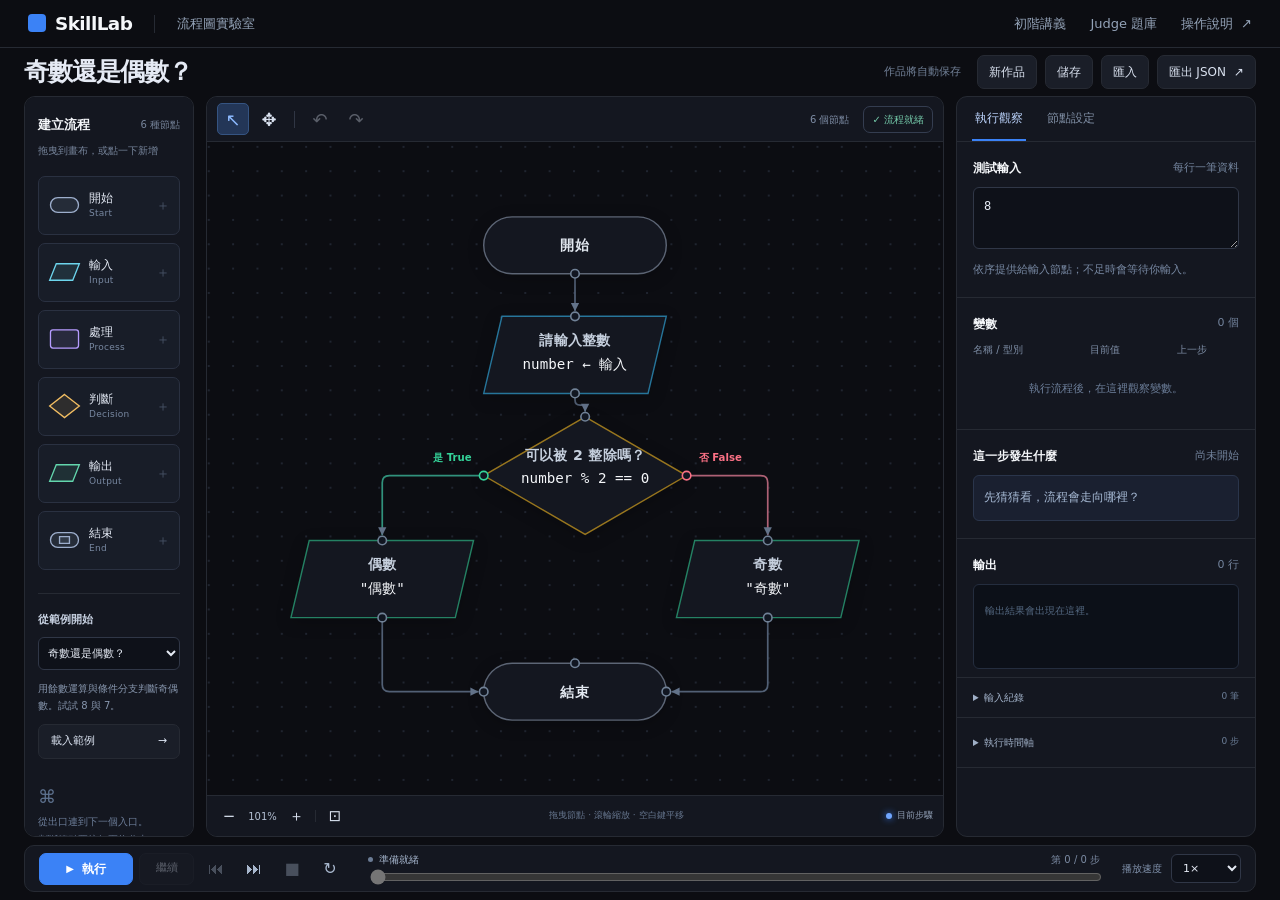
==== test/index.html @ 95fe8996 "增加流程圖實驗室" ====
<!doctype html>
<html lang="zh-TW">
<head>
  <meta charset="utf-8">
  <meta name="viewport" content="width=device-width, initial-scale=1">
  <meta name="theme-color" content="#0c0d12">
  <meta name="description" content="SkillLab 流程圖實驗室：畫出邏輯，逐步探索變數與程式執行。">
  <title>流程圖實驗室｜SkillLab</title>
  <link rel="icon" href="data:image/svg+xml,%3Csvg xmlns='http://www.w3.org/2000/svg' viewBox='0 0 32 32'%3E%3Crect width='32' height='32' rx='7' fill='%233b82f6'/%3E%3Cpath d='M9 10h14v4H9zm0 8h9v4H9z' fill='white'/%3E%3C/svg%3E">
  <link rel="stylesheet" href="./flow-lab.css?v=5d498caa21df">
  <script type="module" src="./flow-app.mjs"></script>
</head>
<body>
  <header class="site-header">
    <a class="brand" href="../index.html"><span class="brand-icon" aria-hidden="true"></span>SkillLab</a>
    <span class="header-divider"></span><span class="header-label">流程圖實驗室</span>
    <nav><a href="../beginner.html">初階講義</a><a href="../judge.html">Judge 題庫</a><button id="help-btn" class="text-button">操作說明 <span aria-hidden="true">↗</span></button></nav>
  </header>
  <main>
    <h1 class="sr-only">流程圖實驗室</h1>
    <section class="project-bar" aria-label="作品">
      <div class="project-heading"><label for="graph-title" class="sr-only">作品名稱</label><input id="graph-title" maxlength="100" value="" placeholder="未命名流程圖"></div>
      <div class="file-actions"><span id="save-status" role="status">準備就緒</span><button id="new-btn">新作品</button><button id="save-btn">儲存</button><button id="import-btn">匯入</button><button id="export-btn">匯出 JSON <span aria-hidden="true">↗</span></button><input type="file" id="import-file" accept=".json,application/json" hidden></div>
    </section>
    <div class="workspace">
      <aside class="palette panel" aria-label="節點工具列">
        <div class="panel-heading"><h2>建立流程</h2><span class="tiny-label">6 種節點</span></div>
        <p class="panel-caption">拖曳到畫布，或點一下新增</p>
        <div id="node-palette" class="node-palette">
          <button class="palette-node" data-node-type="start" draggable="true"><svg viewBox="0 0 40 32" aria-hidden="true"><rect x="3" y="7" width="34" height="18" rx="9"/></svg><span>開始<small>Start</small></span><span class="add-sign">＋</span></button>
          <button class="palette-node" data-node-type="input" draggable="true"><svg viewBox="0 0 40 32" aria-hidden="true"><path d="M10 6h28l-8 20H2z"/></svg><span>輸入<small>Input</small></span><span class="add-sign">＋</span></button>
          <button class="palette-node" data-node-type="process" draggable="true"><svg viewBox="0 0 40 32" aria-hidden="true"><rect x="3" y="5" width="34" height="22" rx="3"/></svg><span>處理<small>Process</small></span><span class="add-sign">＋</span></button>
          <button class="palette-node" data-node-type="decision" draggable="true"><svg viewBox="0 0 40 32" aria-hidden="true"><path d="m20 2 18 14-18 14L2 16z"/></svg><span>判斷<small>Decision</small></span><span class="add-sign">＋</span></button>
          <button class="palette-node" data-node-type="output" draggable="true"><svg viewBox="0 0 40 32" aria-hidden="true"><path d="M10 6h28l-8 20H2z"/></svg><span>輸出<small>Output</small></span><span class="add-sign">＋</span></button>
          <button class="palette-node" data-node-type="end" draggable="true"><svg viewBox="0 0 40 32" aria-hidden="true"><rect x="3" y="7" width="34" height="18" rx="9"/><path d="M14 12h12v8H14z"/></svg><span>結束<small>End</small></span><span class="add-sign">＋</span></button>
        </div>
        <div class="example-section"><div class="section-kicker">從範例開始</div><label for="example-select" class="sr-only">選擇範例</label><select id="example-select"></select><p id="example-description"></p><button id="load-example-btn">載入範例 <span aria-hidden="true">→</span></button></div>
        <div class="palette-tip"><span class="tip-symbol">⌘</span><p>從出口連到下一個入口。<br>判斷節點要接好兩條分支。</p><button id="shortcuts-btn" class="text-button">查看快捷鍵</button></div>
      </aside>
      <section class="canvas-panel panel" aria-label="流程圖工作區">
        <div class="canvas-toolbar"><div class="tool-group"><button id="select-tool" class="icon-button active" title="選取與框選（V）" aria-label="選取與框選" aria-pressed="true">↖</button><button id="pan-tool" class="icon-button" title="平移（H 或按住空白鍵）" aria-label="平移畫布" aria-pressed="false">✥</button><span class="tool-divider"></span><button id="undo-btn" class="icon-button" title="復原 Ctrl / ⌘ Z" aria-label="復原">↶</button><button id="redo-btn" class="icon-button" title="重做 Ctrl / ⌘ Shift Z" aria-label="重做">↷</button></div><div class="tool-group"><span id="node-count">0 個節點</span><button id="validate-btn" class="validate-button">檢查流程</button></div></div>
        <div id="canvas" tabindex="0" aria-label="流程圖畫布。可拖曳節點，點選連接點拉線，按 Delete 刪除。"></div>
        <div class="canvas-bottom"><div class="zoom-tools"><button id="zoom-out-btn" aria-label="縮小畫布">−</button><span id="zoom-label">100%</span><button id="zoom-in-btn" aria-label="放大畫布">＋</button><span></span><button id="fit-btn" title="適應畫面" aria-label="適應畫面">⊡</button></div><span id="canvas-hint">拖曳節點 · 滾輪縮放 · 空白鍵平移</span><div class="path-legend"><i></i>目前步驟</div></div>
      </section>
      <aside class="inspector panel" aria-label="流程觀察與節點設定">
        <div class="panel-tabs" role="tablist" aria-label="側邊面板"><button id="observe-tab" role="tab" aria-controls="observe-panel" aria-selected="true" class="active">執行觀察</button><button id="properties-tab" role="tab" aria-controls="properties-panel" aria-selected="false">節點設定</button></div>
        <div class="inspector-scroll">
          <div id="observe-panel" role="tabpanel" aria-labelledby="observe-tab">
            <section id="runtime-error-card" class="runtime-error-card" hidden><strong>執行已安全中止</strong><p id="runtime-error-message"></p><button id="show-error-btn">查看出錯位置 →</button></section>
            <section class="observation-section"><div class="section-title"><h2>測試輸入</h2><span>每行一筆資料</span></div><label for="input-data" class="sr-only">預先輸入的測試資料，每行一筆</label><textarea id="input-data" rows="2" spellcheck="false" placeholder="例如：5&#10;留空可在執行時輸入"></textarea><p class="field-hint">依序提供給輸入節點；不足時會等待你輸入。</p></section>
            <section id="waiting-card" class="waiting-card" hidden><div class="waiting-label"><span class="status-dot"></span>等待輸入</div><p id="waiting-prompt"></p><form id="input-form"><label id="input-label" for="input-value"></label><div class="input-row"><input id="input-value" autocomplete="off" maxlength="4096" placeholder="輸入資料"><button type="submit" class="primary">繼續 →</button></div><p id="input-error" role="alert"></p></form></section>
            <section class="observation-section"><div class="section-title"><h2>變數</h2><span id="variable-count">0 個</span></div><div class="table-scroll"><table class="variables-table"><thead><tr><th>名稱 / 型別</th><th>目前值</th><th>上一步</th></tr></thead><tbody id="variables-body"></tbody></table></div><p id="variables-empty" class="empty-message">執行流程後，在這裡觀察變數。</p></section>
            <section class="observation-section condition-section"><div class="section-title"><h2>這一步發生什麼</h2><span id="event-type">尚未開始</span></div><div id="condition-content" class="event-card">先猜猜看，流程會走向哪裡？</div></section>
            <section class="observation-section"><div class="section-title"><h2>輸出</h2><span id="output-count">0 行</span></div><pre id="output-content" class="output-terminal" aria-label="程式輸出"></pre><p id="output-empty" class="terminal-placeholder">輸出結果會出現在這裡。</p></section>
            <details class="observation-section input-history-section"><summary>輸入紀錄 <span id="input-count">0 筆</span></summary><div id="input-history"></div></details>
            <details class="observation-section"><summary>執行時間軸 <span id="trace-count">0 步</span></summary><div id="trace-history" class="trace-history"></div></details>
          </div>
          <div id="properties-panel" role="tabpanel" aria-labelledby="properties-tab" hidden><div id="property-empty" class="property-empty"><span aria-hidden="true">↖</span><h2>選一個節點，編輯它的想法</h2><p>在畫布點選節點，就能修改名稱、變數與運算式。</p></div><form id="property-form" hidden><div class="property-type" id="property-type"></div><label for="node-title">節點名稱</label><input id="node-title" maxlength="100" autocomplete="off"><div id="expression-fields"><label for="node-expression" id="expression-label">運算式</label><textarea id="node-expression" spellcheck="false" rows="3" maxlength="2048"></textarea><p class="field-hint" id="expression-hint"></p></div><div id="input-fields"><label for="node-variable">目標變數</label><input id="node-variable" autocomplete="off" spellcheck="false" maxlength="64"><label for="node-input-type">資料型別</label><select id="node-input-type"><option value="integer">整數</option><option value="number">數字（含小數）</option><option value="text">文字</option><option value="boolean">布林值</option></select><label for="node-prompt">輸入提示</label><input id="node-prompt" maxlength="200" autocomplete="off"><p class="field-hint">提示只顯示在介面，不會加入輸出。</p></div><button class="primary apply-button" type="submit">套用設定</button><p class="field-hint">套用後會自動檢查流程並保存。</p></form><div id="selection-actions" class="selection-actions" hidden><button id="copy-btn">複製</button><button id="paste-btn">貼上</button><button id="delete-btn" class="danger-text">刪除選取項目</button></div></div>
          <section id="diagnostics-section" class="diagnostics-section" hidden><div class="section-title"><h2 id="diagnostics-title">流程檢查</h2><span id="diagnostics-count"></span></div><div id="diagnostics"></div></section>
        </div>
      </aside>
    </div>
    <section class="playback-bar" aria-label="執行控制列"><div class="playback-actions"><button id="run-btn" class="primary run-button"><span aria-hidden="true">▶</span> 執行</button><button id="pause-btn" title="暫停或繼續播放">暫停</button><button id="step-back-btn" class="icon-button" title="上一步" aria-label="上一步">⏮</button><button id="step-next-btn" class="icon-button" title="下一步" aria-label="下一步">⏭</button><button id="stop-btn" class="icon-button" title="停止計算並保留紀錄" aria-label="停止">■</button><button id="restart-btn" class="icon-button" title="重新開始" aria-label="重新開始">↻</button></div><div class="playback-progress"><div class="progress-meta"><span id="runtime-status" role="status"><i class="status-dot"></i>準備就緒</span><span id="step-label">第 0 / 0 步</span></div><label for="timeline" class="sr-only">回放步驟</label><input id="timeline" type="range" min="0" max="0" value="0" step="1"></div><div class="speed-control"><label for="speed">播放速度</label><select id="speed"><option value="0.25">0.25×</option><option value="0.5">0.5×</option><option value="1" selected>1×</option><option value="2">2×</option><option value="4">4×</option></select></div></section>
  </main>
  <div id="toast" class="toast" role="status" hidden></div>
  <dialog id="help-dialog"><div class="dialog-heading"><div><div class="eyebrow">QUICK GUIDE</div><h2>把邏輯，一步一步看懂</h2></div><button class="icon-button close-dialog" aria-label="關閉說明">×</button></div><div class="help-grid"><section><h3>01 建立與連線</h3><p>拖曳或點選左側節點。在節點的出口按下並拉到下一個入口；也可以依序點選兩個連接點。判斷節點的 True 與 False 都需要接好。</p><h3>02 編輯內容</h3><p>點選節點，在「節點設定」輸入變數或運算式。每個處理節點只執行一個指定，例如 <code>sum = sum + i</code>。</p><h3>03 執行與回看</h3><p>提供每行一筆的測試資料，或留空等待互動輸入。播放時可暫停、回退或拖曳時間軸；上一步會同步還原變數與輸出。</p><p>暫停控制畫面播放，背景計算仍可能繼續。停止會中止計算並保留已產生的紀錄。修改程式或測試資料會清除舊軌跡；移動節點與縮放則保留。</p></section><section><h3>支援的運算</h3><p><code>+ − * / // %</code>、括號、比較 <code>&gt; &lt; &gt;= &lt;= == !=</code>、布林 <code>True False and or not</code>。<code>/</code> 是除法，<code>//</code> 是向下取整除法，<code>%</code> 餘數與除數同號。</p><p>數字與文字不能直接相加；判斷條件必須是布林值。輸出節點每次輸出一行。變數使用英文字母、數字或底線，且不能以數字開頭。</p><h3>快捷鍵</h3><dl class="shortcuts"><dt>復原 / 重做</dt><dd>⌘ / Ctrl Z · Shift Z</dd><dt>複製 / 貼上</dt><dd>⌘ / Ctrl C · V</dd><dt>全選 / 多選</dt><dd>⌘ / Ctrl A · Shift 點選</dd><dt>刪除 / 取消</dt><dd>Delete · Esc</dd><dt>移動畫布</dt><dd>空白鍵＋拖曳 / 中鍵</dd></dl><p class="field-hint">作品儲存在此瀏覽器。匯出 JSON 可備份或移到其他裝置。本頁可離線使用已取得的靜態檔案。</p></section></div><button class="primary close-dialog">開始探索 →</button></dialog>
  <dialog id="confirm-dialog"><h2 id="confirm-title">載入作品</h2><p id="confirm-message"></p><div class="dialog-actions"><button id="confirm-cancel">取消</button><button id="confirm-ok" class="primary">繼續</button></div></dialog>
  <dialog id="edit-input-dialog"><h2>修改這筆輸入</h2><p>會依照新答案重新計算；這筆之後的輸入會重新詢問。</p><form id="edit-input-form"><label for="edit-input-value">新的輸入值</label><input id="edit-input-value" maxlength="4096" autocomplete="off"><div class="dialog-actions"><button type="button" id="edit-input-cancel">取消</button><button type="submit" class="primary">重新計算</button></div></form></dialog>
</body>
</html>
---- test/flow-lab.css ----
:root{color-scheme:dark;--ink:#f5f7fa;--paper:#0c0d12;--line:#262a33;--muted:#94a3b8;--soft:#141720;--accent:#3b82f6;--accent-hover:#4b7de7;--green:#63d6ad;--amber:#f1bd62;--red:#ff8192;--mono:"Fira Code","SFMono-Regular",Consolas,monospace;--font:"Plus Jakarta Sans","Noto Sans TC","Segoe UI",system-ui,sans-serif}
*{box-sizing:border-box}body{margin:0;background:var(--paper);color:var(--ink);font:14px/1.5 var(--font)}button,input,select,textarea{font:inherit}button,a,input,select,textarea{-webkit-tap-highlight-color:transparent}button{display:inline-flex;align-items:center;justify-content:center;gap:8px;border:1px solid var(--line);background:#1a1e28;color:#d9e1ef;border-radius:7px;padding:8px 12px;cursor:pointer;transition:background .16s,border-color .16s,color .16s;white-space:nowrap}button:hover{background:#242b3a;border-color:#45516a;color:white}button:disabled{cursor:default;opacity:.35}button:disabled:hover{background:#1a1e28;border-color:var(--line)}button.primary{background:var(--accent);border-color:var(--accent);color:#fff;font-weight:650}button.primary:hover{background:var(--accent-hover)}button:focus-visible,a:focus-visible,input:focus-visible,textarea:focus-visible,select:focus-visible,summary:focus-visible{outline:2px solid #8eb0ff;outline-offset:3px}input,textarea,select{width:100%;background:#0e1119;border:1px solid #303747;border-radius:6px;padding:9px 10px;color:#e5eaf4}textarea{resize:vertical;min-height:62px;max-height:180px;line-height:1.6;font-family:var(--mono)}select{cursor:pointer}input::placeholder,textarea::placeholder{color:#606d84}a{color:inherit;text-decoration:none}h1,h2,h3,p{margin:0}h2{font-size:13px;font-weight:650}[hidden]{display:none!important}.sr-only{position:absolute;width:1px;height:1px;padding:0;margin:-1px;overflow:hidden;clip:rect(0,0,0,0);white-space:nowrap;border:0}
.site-header{height:48px;display:flex;align-items:center;gap:22px;padding:0 28px;border-bottom:1px solid var(--line);background:rgba(12,13,18,.95)}.brand{font-size:1.15rem;font-weight:800;letter-spacing:-.03em;display:flex;align-items:center;gap:9px}.brand-icon{width:18px;height:18px;border-radius:4px;background:var(--accent)}.header-divider{height:18px;width:1px;background:var(--line)}.header-label{font-size:13px;color:var(--muted)}.site-header nav{margin-left:auto;display:flex;gap:24px;align-items:center;color:var(--muted);font-size:13px}.site-header nav a:hover{color:white}.text-button{border:0;background:transparent;padding:0;color:var(--muted);font-size:12px}.text-button:hover{background:transparent;color:white}.site-header .text-button{font-size:13px}main{height:calc(100dvh - 48px);min-height:690px;display:flex;flex-direction:column;padding:0 24px 8px;max-width:2000px;margin:auto}.project-bar{flex:none;display:flex;justify-content:space-between;align-items:center;gap:24px;height:48px}.eyebrow{font-size:10px;font-weight:700;letter-spacing:.17em;color:#69a7ff;margin-bottom:5px}.eyebrow span{font-size:10px;font-weight:400;letter-spacing:.06em;color:#68778e;margin-left:10px}.project-heading{min-width:200px}.project-heading input{font-family:var(--font);font-size:25px;font-weight:700;letter-spacing:-.04em;line-height:1.25;background:transparent;border:1px solid transparent;margin-left:-6px;padding:2px 5px;width:min(460px,100%)}.project-heading input:hover{border-color:var(--line)}.file-actions{display:flex;gap:8px;align-items:center}.file-actions button{font-size:12px;padding:7px 11px}.file-actions #save-status{font-size:11px;color:#738299;margin-right:8px;max-width:190px}.workspace{display:grid;grid-template-columns:170px minmax(280px,1fr) 300px;gap:12px;min-height:0;flex:1}.panel{border:1px solid var(--line);border-radius:11px;overflow:hidden;background:var(--soft)}.palette{display:flex;flex-direction:column;padding:18px 13px;overflow-y:auto}.panel-heading{display:flex;justify-content:space-between;align-items:center;gap:5px}.tiny-label{font-size:10px;color:#77859b}.panel-caption{font-size:10px;color:#77859b;margin:8px 0 17px;white-space:nowrap}.node-palette{display:grid;gap:8px}.palette-node{justify-content:flex-start;text-align:left;padding:10px 9px;background:#181d28;border-color:#2a3141;border-radius:7px;min-height:59px;cursor:grab}.palette-node:active{cursor:grabbing}.palette-node svg{width:33px;height:30px;flex:none;fill:color-mix(in srgb,var(--node-color) 10%,transparent);stroke:var(--node-color);stroke-width:1.6;--node-color:#9daecc}.palette-node[data-node-type="input"] svg{--node-color:#6dd5ed}.palette-node[data-node-type="process"] svg{--node-color:#b69cff}.palette-node[data-node-type="decision"] svg{--node-color:#f1bd62}.palette-node[data-node-type="output"] svg{--node-color:#63d6ad}.palette-node span{font-size:12px;color:#e3e9f4;font-weight:500}.palette-node small{display:block;font-size:9px;line-height:1.5;color:#7888a1;font-weight:400;letter-spacing:.03em}.palette-node .add-sign{font-size:14px;margin-left:auto;color:#64738b;opacity:.6}.example-section{border-top:1px solid var(--line);padding-top:18px;margin-top:23px}.section-kicker{font-size:11px;font-weight:600;margin-bottom:9px;color:#c6d0e0}.example-section select{font-size:11px;padding:8px 5px}.example-section p{font-size:10px;color:#8796ad;line-height:1.7;margin:10px 0;min-height:34px}.example-section button{width:100%;font-size:11px;justify-content:space-between}.palette-tip{margin-top:auto;padding-top:22px;color:#6c7d98;font-size:10px;line-height:1.8}.tip-symbol{font-size:18px;color:#5e728f}.palette-tip .text-button{margin-top:7px;font-size:10px;color:#8eadd9}
.canvas-panel{display:flex;position:relative;flex-direction:column;background:#10131b}.canvas-toolbar{height:45px;border-bottom:1px solid var(--line);display:flex;align-items:center;justify-content:space-between;padding:0 10px;background:#141720;z-index:2;flex:none}.tool-group{display:flex;gap:4px;align-items:center}.icon-button{padding:0;width:32px;height:32px;font-size:18px;background:transparent;border-color:transparent;border-radius:5px}.icon-button.active{background:#233657;color:#8dbaff;border-color:#355482}.tool-divider{height:17px;width:1px;background:#303644;margin:0 5px}#node-count{font-size:10px;color:#7e8da5;margin-right:10px}.validate-button{font-size:10px;background:transparent;border-color:#343d50;padding:5px 8px}.validate-button.is-valid{color:#74c9a9}.validate-button.has-errors{color:var(--red);border-color:#69404a}#canvas{flex:1;min-height:0;overflow:hidden;position:relative;background-color:#10131b;background-image:radial-gradient(#2e374b 1px,transparent 1px);background-size:22px 22px;outline:none}#canvas:focus-visible{box-shadow:inset 0 0 0 2px #5c8dd4}.canvas-bottom{display:flex;align-items:center;justify-content:space-between;gap:8px;height:41px;padding:0 10px;background:#141720;border-top:1px solid var(--line);flex:none}.zoom-tools{display:flex;align-items:center;gap:3px;flex:none}.zoom-tools button{width:24px;height:26px;padding:0;border:none;background:transparent;font-size:15px}.zoom-tools span{font-size:10px;color:#b4c1d4;min-width:37px;text-align:center}.zoom-tools span:empty{min-width:1px;height:12px;background:var(--line);margin:0 4px}#canvas-hint{font-size:9px;color:#66768e;white-space:nowrap;overflow:hidden;text-overflow:ellipsis}.path-legend{display:flex;gap:5px;align-items:center;font-size:9px;white-space:nowrap;color:#92a0b6}.path-legend i{width:6px;height:6px;border-radius:50%;background:#70a6ff;box-shadow:0 0 7px #3b82f6}
.inspector{display:flex;flex-direction:column}.panel-tabs{display:flex;border-bottom:1px solid var(--line);flex:none;height:45px;padding:0 15px;gap:18px}.panel-tabs button{font-size:11px;background:transparent;border:0;border-bottom:2px solid transparent;border-radius:0;padding:0 3px;color:#8392a8}.panel-tabs button.active{border-bottom-color:var(--accent);color:#bed6ff}.inspector-scroll{overflow-y:auto;flex:1;scrollbar-width:thin;scrollbar-color:#384359 transparent}.observation-section{padding:17px 16px;border-bottom:1px solid var(--line)}.section-title{display:flex;justify-content:space-between;align-items:center;margin-bottom:10px;gap:8px}.section-title h2{font-size:11px}.section-title>span{font-size:9px;color:#73849d}.field-hint{font-size:10px;line-height:1.7;color:#7889a3;margin-top:6px}.observation-section textarea{font-size:12px}.table-scroll{overflow:auto;max-height:230px}.variables-table{width:100%;font:11px var(--mono);border-collapse:collapse;table-layout:fixed}.variables-table th{font:9px var(--font);color:#7f8fa7;text-align:left;padding:0 5px 8px}.variables-table th:first-child{padding-left:0;width:42%}.variables-table th:nth-child(2){width:33%}.variables-table td{border-top:1px solid #242c3c;padding:8px 5px;word-break:break-all;color:#dce5f4;vertical-align:top}.variables-table td:first-child{padding-left:0;color:#bca7ef}.variables-table td:last-child{color:#70839f}.variables-table td small{display:block;font:8px var(--font);color:#6c7d95;margin-top:3px}.variables-table tr.changed td:nth-child(2){color:#8eceff;background:#1c3049;border-radius:4px}.empty-message{font-size:10px;color:#6c7e99;text-align:center;padding:14px 0;line-height:1.8}.event-card{background:#1a2030;border:1px solid #2a354b;border-radius:6px;padding:11px 10px;font-size:11px;color:#a6b9d4;line-height:1.8;overflow-wrap:anywhere}.event-card code{font:11px/1.8 var(--mono);display:block;color:#d6e2f6}.event-card strong{color:var(--green)}.event-card .false-result{color:var(--amber)}.output-terminal{white-space:pre-wrap;overflow-wrap:anywhere;word-break:break-word;background:#0c1018;border:1px solid #242d3e;border-radius:6px;color:#9bdfc1;padding:12px;min-height:85px;max-height:260px;overflow:auto;margin:0;font:12px/1.75 var(--mono)}.terminal-placeholder{position:relative;pointer-events:none;margin:-65px 12px 42px;color:#546881;font:10px var(--mono)}.input-history-section{padding-top:12px;padding-bottom:12px}details summary{cursor:pointer;font-size:10px;color:#a0b0c7}details summary span{float:right;color:#6e819b;font-size:9px}.history-item{display:flex;gap:8px;align-items:center;padding:10px 0 4px;font-size:10px;border-top:1px solid var(--line);margin-top:7px}.history-item code{flex:1;overflow-wrap:anywhere;color:#91bfd8}.history-item button{font-size:9px;padding:3px 6px}.trace-history{max-height:260px;overflow-y:auto;padding-top:8px}.trace-item{display:flex;justify-content:flex-start;gap:8px;width:100%;border:0;border-radius:4px;background:transparent;font-size:10px;padding:6px}.trace-item.active{background:#233858;color:#bdd7ff}.trace-item small{color:#6f84a4;min-width:26px}.trace-item span{overflow:hidden;text-overflow:ellipsis}.waiting-card{margin:12px 12px 0;padding:13px;background:#2c2418;border:1px solid #75603a;border-radius:8px}.waiting-label{font-size:10px;font-weight:600;color:#f1c776;display:flex;align-items:center;gap:7px}.waiting-label .status-dot{background:#f1c776}.waiting-card p{font-size:12px;line-height:1.8;margin:7px 0}.waiting-card label{font-size:10px;color:#bba784;margin-bottom:5px;display:block}.input-row{display:flex;gap:6px}.input-row input{min-width:0;font:12px var(--mono)}.input-row button{font-size:10px;padding:6px 9px}.waiting-card #input-error{font-size:10px;color:var(--red);margin-bottom:0}.waiting-card #input-error:empty{display:none}
.property-empty{padding:36px 23px;text-align:center}.property-empty>span{font-size:32px;color:#5a80b7;display:block;margin-bottom:16px}.property-empty h2{font-size:13px;color:#b1c0d5;line-height:1.8}.property-empty p{font-size:11px;color:#6f829f;line-height:1.8;margin-top:12px}#property-form{padding:20px 16px}#property-form label{display:block;font-size:11px;color:#a5b6ce;margin:16px 0 6px}#property-form input,#property-form textarea,#property-form select{font-size:12px}#node-expression,#node-variable{font-family:var(--mono)}.property-type{font-size:10px;text-transform:uppercase;letter-spacing:.1em;color:#8ab8ff}.apply-button{width:100%;margin-top:21px;font-size:12px}.selection-actions{border-top:1px solid var(--line);margin:0 16px;padding:17px 0;display:flex;gap:7px}.selection-actions button{font-size:10px;flex:1}.danger-text{color:var(--red)}.diagnostics-section{padding:16px}.diagnostic{display:block;text-align:left;white-space:normal;width:100%;margin-top:6px;padding:9px;background:#281d27;border:1px solid #573443;border-radius:6px;font-size:10px;line-height:1.7;color:#f3a2ad}.diagnostic.warning{background:#27241c;border-color:#544a30;color:#c7b688}.diagnostic small{display:block;opacity:.65;font-size:8px}.diagnostic:hover{background:#352836}
.playback-bar{border:1px solid var(--line);border-radius:10px;background:#141720;display:flex;align-items:center;gap:22px;padding:6px 14px;margin-top:8px;min-height:46px;flex:none}.playback-actions{display:flex;gap:6px;align-items:center}.run-button{min-width:94px;font-size:12px;height:32px;padding:5px 12px}.run-button span{font-size:10px}#pause-btn{font-size:11px;min-width:55px;height:32px;padding:5px 8px}.playback-actions .icon-button{font-size:16px;color:#a8b7cd}.playback-progress{flex:1;min-width:100px}.progress-meta{display:flex;justify-content:space-between;gap:10px;font-size:10px;color:#7c8ba3;margin-bottom:4px}#runtime-status{display:flex;align-items:center;gap:6px;color:#a6b6cd;overflow:hidden;white-space:nowrap;text-overflow:ellipsis}.status-dot{display:inline-block;width:5px;height:5px;background:#6b7c95;border-radius:50%;flex:none}#runtime-status[data-state="playing"] .status-dot{background:#6ca6ff;box-shadow:0 0 6px #6ca6ff}#runtime-status[data-state="completed"] .status-dot{background:var(--green)}#runtime-status[data-state="error"] .status-dot{background:var(--red)}#runtime-status[data-state="waiting"] .status-dot{background:var(--amber)}#timeline{display:block;padding:0;height:12px;border:0;cursor:pointer;accent-color:var(--accent);width:100%}.speed-control{display:flex;align-items:center;gap:9px;flex:none}.speed-control label{font-size:10px;color:#8293ad}.speed-control select{width:70px;padding:6px 7px;font-size:11px}.toast{position:fixed;bottom:110px;left:50%;transform:translateX(-50%);background:#243148;border:1px solid #4c6385;color:#e3edff;font-size:12px;line-height:1.7;padding:11px 19px;border-radius:8px;max-width:min(600px,90vw);box-shadow:0 10px 40px #0008;z-index:100;pointer-events:none}dialog{color:var(--ink);background:#141923;border:1px solid #35435b;border-radius:14px;max-width:780px;width:calc(100% - 40px);padding:30px;box-shadow:0 30px 100px #0009}dialog::backdrop{background:#05070dbb;backdrop-filter:blur(4px)}.dialog-heading{display:flex;align-items:flex-start;justify-content:space-between;margin-bottom:23px}.dialog-heading h2{font-size:23px;margin-top:8px}.help-grid{display:grid;grid-template-columns:1fr 1fr;gap:30px}.help-grid h3{font-size:12px;color:#b7cef1;margin:20px 0 8px}.help-grid h3:first-child{margin-top:0}.help-grid p{font-size:12px;color:#9cabc1;line-height:1.9;margin-bottom:10px}code{font-family:var(--mono)}.help-grid code{color:#c0acf0;font-size:11px}.shortcuts{display:grid;grid-template-columns:1fr 1.3fr;font-size:11px;color:#90a3bf;gap:8px;margin-bottom:16px}.shortcuts dd{margin:0;color:#c1cfe3}dialog>.primary{margin-top:20px}#confirm-dialog,#edit-input-dialog{max-width:450px}#confirm-dialog h2,#edit-input-dialog h2{font-size:19px;margin-bottom:14px}#confirm-dialog p,#edit-input-dialog p{font-size:13px;color:#9aabc4;line-height:1.8}.dialog-actions{display:flex;gap:9px;justify-content:flex-end;margin-top:23px}#edit-input-form label{display:block;font-size:12px;color:#adbed6;margin:18px 0 8px}
@media(min-width:1600px){.workspace{grid-template-columns:185px minmax(400px,1fr) 325px}.palette{padding:20px 16px}.node-palette{gap:10px}.palette-node{min-height:63px}.project-bar{height:52px}main{padding:0 30px 10px}.observation-section{padding:19px}}
@media(max-width:1180px){main{padding:0 12px 8px}.workspace{grid-template-columns:146px minmax(250px,1fr) 270px;gap:8px}.palette{padding:16px 10px}.panel-caption{font-size:9px}.tiny-label{display:none}.palette-node{padding:8px 6px;gap:5px}.palette-node svg{width:28px}.canvas-bottom #canvas-hint{display:none}.file-actions #save-status{display:none}.playback-bar{gap:14px;padding:6px 12px}.speed-control label{display:none}.project-bar{height:48px}.site-header{padding:0 20px}}
@media(max-width:900px){.site-header nav{gap:13px}.header-label{display:none}.header-divider{display:none}.workspace{grid-template-columns:120px minmax(250px,1fr) 240px}.palette{padding:14px 8px}.panel-caption{white-space:normal}.palette-node .add-sign{display:none}.palette-node{min-height:51px}.palette-node span{font-size:11px}.palette-tip{display:none}.example-section{padding-top:12px;margin-top:16px}.observation-section{padding:14px 12px}.playback-bar{gap:10px}.playback-actions{gap:2px}.playback-actions .icon-button{width:28px}.run-button{min-width:75px}.path-legend{display:none}.project-heading input{font-size:22px}.eyebrow span{display:none}.file-actions{gap:5px}.file-actions button{font-size:10px;padding:7px 8px}}
@media(max-width:720px){body{overflow:auto}.site-header{height:54px;padding:0 14px}.site-header nav a{display:none}main{height:auto;min-height:calc(100dvh - 54px);padding:0 10px 12px}.project-bar{height:auto;min-height:98px;align-items:flex-start;padding:12px 3px;gap:8px;flex-direction:column}.file-actions{width:100%}.file-actions button{flex:1}.workspace{grid-template-columns:1fr;gap:10px}.palette{padding:12px;overflow:visible}.panel-heading,.panel-caption,.palette-tip{display:none}.node-palette{grid-template-columns:repeat(6,1fr);gap:5px}.palette-node{flex-direction:column;gap:1px;padding:6px 1px;min-width:0}.palette-node svg{height:22px;width:27px}.palette-node small{display:none}.example-section{display:grid;grid-template-columns:1fr 110px;gap:8px;border:0;margin:10px 0 0;padding:0}.example-section .section-kicker,.example-section p{display:none}.example-section select{font-size:11px}.canvas-panel{height:560px;min-height:350px}.inspector{max-height:600px}.playback-bar{position:sticky;bottom:8px;flex-wrap:wrap;gap:10px;z-index:8;box-shadow:0 6px 30px #0007}.playback-actions{flex:1;justify-content:space-between}.playback-progress{order:3;flex-basis:100%}.speed-control select{width:64px}.help-grid{grid-template-columns:1fr;gap:10px}dialog{padding:23px}.dialog-heading h2{font-size:20px}.canvas-bottom #canvas-hint{display:block;font-size:9px}.toast{bottom:135px}}
@media(prefers-reduced-motion:reduce){*,*::before,*::after{animation-duration:.001ms!important;transition-duration:.001ms!important;scroll-behavior:auto!important}}
/* Reading sizes remain comfortable on classroom desktop displays. */
.panel-tabs button,.section-title h2{font-size:12px}.section-title>span,.field-hint,.empty-message{font-size:11px}.variables-table{font-size:12px}.variables-table th{font-size:10px}.event-card,.event-card code{font-size:12px}.panel-caption{white-space:normal;line-height:1.6}.runtime-error-card{margin:12px 12px 0;padding:13px;border:1px solid #75404b;background:#30202a;border-radius:8px;color:#f0a6b4}.runtime-error-card strong{font-size:12px}.runtime-error-card p{font-size:11px;line-height:1.8;margin:8px 0}.runtime-error-card button{font-size:10px;background:#432734;border-color:#75404b;color:#ffd4df}.selection-actions{flex-wrap:wrap}
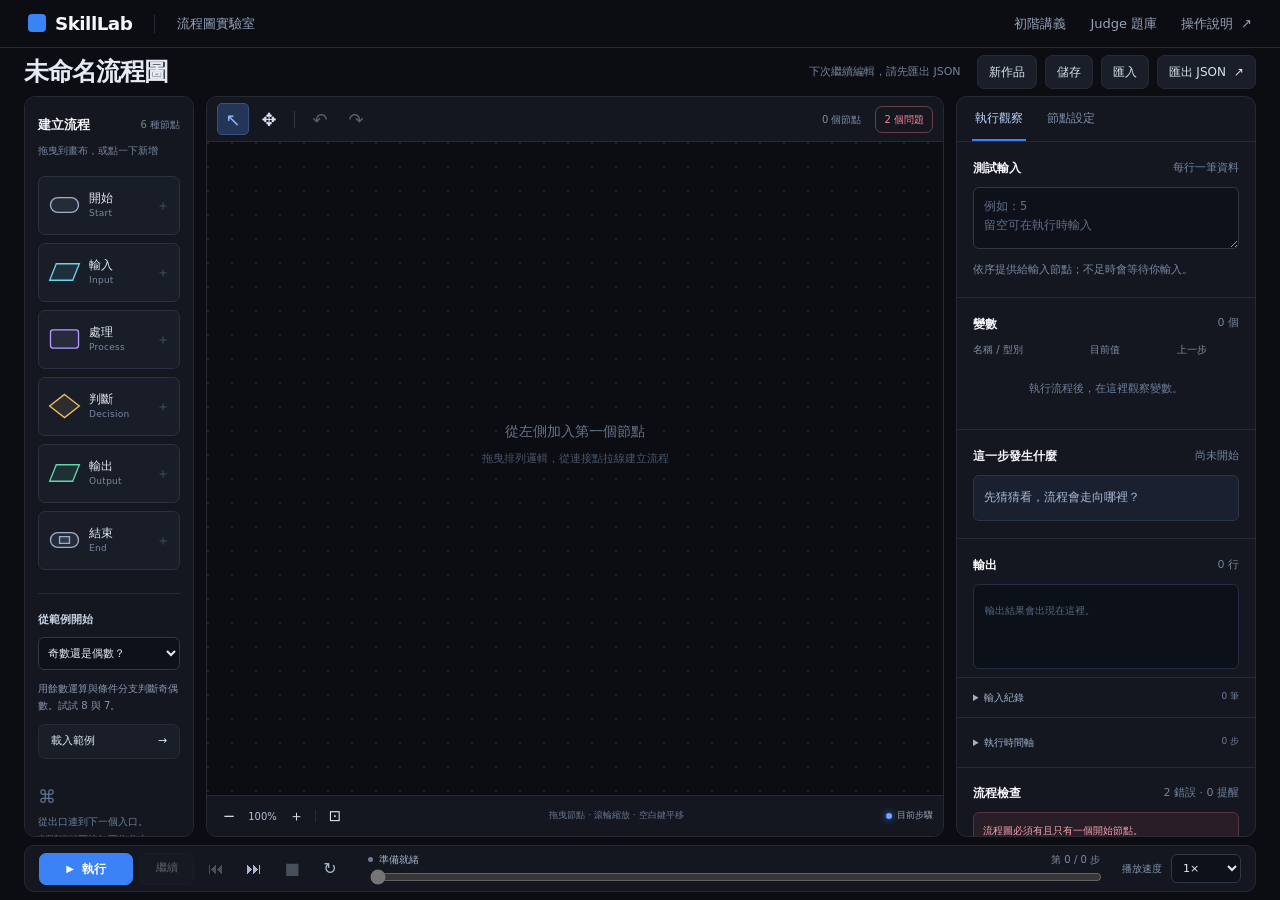
==== commit 017ae8aa: "微調實驗室開啟時的狀態" ====
--- a/test/index.html
+++ b/test/index.html
@@ -8,7 +8,7 @@
   <title>流程圖實驗室｜SkillLab</title>
   <link rel="icon" href="data:image/svg+xml,%3Csvg xmlns='http://www.w3.org/2000/svg' viewBox='0 0 32 32'%3E%3Crect width='32' height='32' rx='7' fill='%233b82f6'/%3E%3Cpath d='M9 10h14v4H9zm0 8h9v4H9z' fill='white'/%3E%3C/svg%3E">
   <link rel="stylesheet" href="./flow-lab.css?v=5d498caa21df">
-  <script type="module" src="./flow-app.mjs"></script>
+  <script type="module" src="./flow-app.mjs?v=987bb8bc8cf8"></script>
 </head>
 <body>
   <header class="site-header">
@@ -63,7 +63,7 @@
     <section class="playback-bar" aria-label="執行控制列"><div class="playback-actions"><button id="run-btn" class="primary run-button"><span aria-hidden="true">▶</span> 執行</button><button id="pause-btn" title="暫停或繼續播放">暫停</button><button id="step-back-btn" class="icon-button" title="上一步" aria-label="上一步">⏮</button><button id="step-next-btn" class="icon-button" title="下一步" aria-label="下一步">⏭</button><button id="stop-btn" class="icon-button" title="停止計算並保留紀錄" aria-label="停止">■</button><button id="restart-btn" class="icon-button" title="重新開始" aria-label="重新開始">↻</button></div><div class="playback-progress"><div class="progress-meta"><span id="runtime-status" role="status"><i class="status-dot"></i>準備就緒</span><span id="step-label">第 0 / 0 步</span></div><label for="timeline" class="sr-only">回放步驟</label><input id="timeline" type="range" min="0" max="0" value="0" step="1"></div><div class="speed-control"><label for="speed">播放速度</label><select id="speed"><option value="0.25">0.25×</option><option value="0.5">0.5×</option><option value="1" selected>1×</option><option value="2">2×</option><option value="4">4×</option></select></div></section>
   </main>
   <div id="toast" class="toast" role="status" hidden></div>
-  <dialog id="help-dialog"><div class="dialog-heading"><div><div class="eyebrow">QUICK GUIDE</div><h2>把邏輯，一步一步看懂</h2></div><button class="icon-button close-dialog" aria-label="關閉說明">×</button></div><div class="help-grid"><section><h3>01 建立與連線</h3><p>拖曳或點選左側節點。在節點的出口按下並拉到下一個入口；也可以依序點選兩個連接點。判斷節點的 True 與 False 都需要接好。</p><h3>02 編輯內容</h3><p>點選節點，在「節點設定」輸入變數或運算式。每個處理節點只執行一個指定，例如 <code>sum = sum + i</code>。</p><h3>03 執行與回看</h3><p>提供每行一筆的測試資料，或留空等待互動輸入。播放時可暫停、回退或拖曳時間軸；上一步會同步還原變數與輸出。</p><p>暫停控制畫面播放，背景計算仍可能繼續。停止會中止計算並保留已產生的紀錄。修改程式或測試資料會清除舊軌跡；移動節點與縮放則保留。</p></section><section><h3>支援的運算</h3><p><code>+ − * / // %</code>、括號、比較 <code>&gt; &lt; &gt;= &lt;= == !=</code>、布林 <code>True False and or not</code>。<code>/</code> 是除法，<code>//</code> 是向下取整除法，<code>%</code> 餘數與除數同號。</p><p>數字與文字不能直接相加；判斷條件必須是布林值。輸出節點每次輸出一行。變數使用英文字母、數字或底線，且不能以數字開頭。</p><h3>快捷鍵</h3><dl class="shortcuts"><dt>復原 / 重做</dt><dd>⌘ / Ctrl Z · Shift Z</dd><dt>複製 / 貼上</dt><dd>⌘ / Ctrl C · V</dd><dt>全選 / 多選</dt><dd>⌘ / Ctrl A · Shift 點選</dd><dt>刪除 / 取消</dt><dd>Delete · Esc</dd><dt>移動畫布</dt><dd>空白鍵＋拖曳 / 中鍵</dd></dl><p class="field-hint">作品儲存在此瀏覽器。匯出 JSON 可備份或移到其他裝置。本頁可離線使用已取得的靜態檔案。</p></section></div><button class="primary close-dialog">開始探索 →</button></dialog>
+  <dialog id="help-dialog"><div class="dialog-heading"><div><div class="eyebrow">QUICK GUIDE</div><h2>把邏輯，一步一步看懂</h2></div><button class="icon-button close-dialog" aria-label="關閉說明">×</button></div><div class="help-grid"><section><h3>01 建立與連線</h3><p>拖曳或點選左側節點。在節點的出口按下並拉到下一個入口；也可以依序點選兩個連接點。判斷節點的 True 與 False 都需要接好。</p><h3>02 編輯內容</h3><p>點選節點，在「節點設定」輸入變數或運算式。每個處理節點只執行一個指定，例如 <code>sum = sum + i</code>。</p><h3>03 執行與回看</h3><p>提供每行一筆的測試資料，或留空等待互動輸入。播放時可暫停、回退或拖曳時間軸；上一步會同步還原變數與輸出。</p><p>暫停控制畫面播放，背景計算仍可能繼續。停止會中止計算並保留已產生的紀錄。修改程式或測試資料會清除舊軌跡；移動節點與縮放則保留。</p></section><section><h3>支援的運算</h3><p><code>+ − * / // %</code>、括號、比較 <code>&gt; &lt; &gt;= &lt;= == !=</code>、布林 <code>True False and or not</code>。<code>/</code> 是除法，<code>//</code> 是向下取整除法，<code>%</code> 餘數與除數同號。</p><p>數字與文字不能直接相加；判斷條件必須是布林值。輸出節點每次輸出一行。變數使用英文字母、數字或底線，且不能以數字開頭。</p><h3>快捷鍵</h3><dl class="shortcuts"><dt>復原 / 重做</dt><dd>⌘ / Ctrl Z · Shift Z</dd><dt>複製 / 貼上</dt><dd>⌘ / Ctrl C · V</dd><dt>全選 / 多選</dt><dd>⌘ / Ctrl A · Shift 點選</dd><dt>刪除 / 取消</dt><dd>Delete · Esc</dd><dt>移動畫布</dt><dd>空白鍵＋拖曳 / 中鍵</dd></dl><p class="field-hint">每次開啟都從空白畫布開始，不會自動載入範例或還原草稿。要在下次繼續編輯，請先匯出 JSON，再匯入作品。本頁可離線使用已取得的靜態檔案。</p></section></div><button class="primary close-dialog">開始探索 →</button></dialog>
   <dialog id="confirm-dialog"><h2 id="confirm-title">載入作品</h2><p id="confirm-message"></p><div class="dialog-actions"><button id="confirm-cancel">取消</button><button id="confirm-ok" class="primary">繼續</button></div></dialog>
   <dialog id="edit-input-dialog"><h2>修改這筆輸入</h2><p>會依照新答案重新計算；這筆之後的輸入會重新詢問。</p><form id="edit-input-form"><label for="edit-input-value">新的輸入值</label><input id="edit-input-value" maxlength="4096" autocomplete="off"><div class="dialog-actions"><button type="button" id="edit-input-cancel">取消</button><button type="submit" class="primary">重新計算</button></div></form></dialog>
 </body>
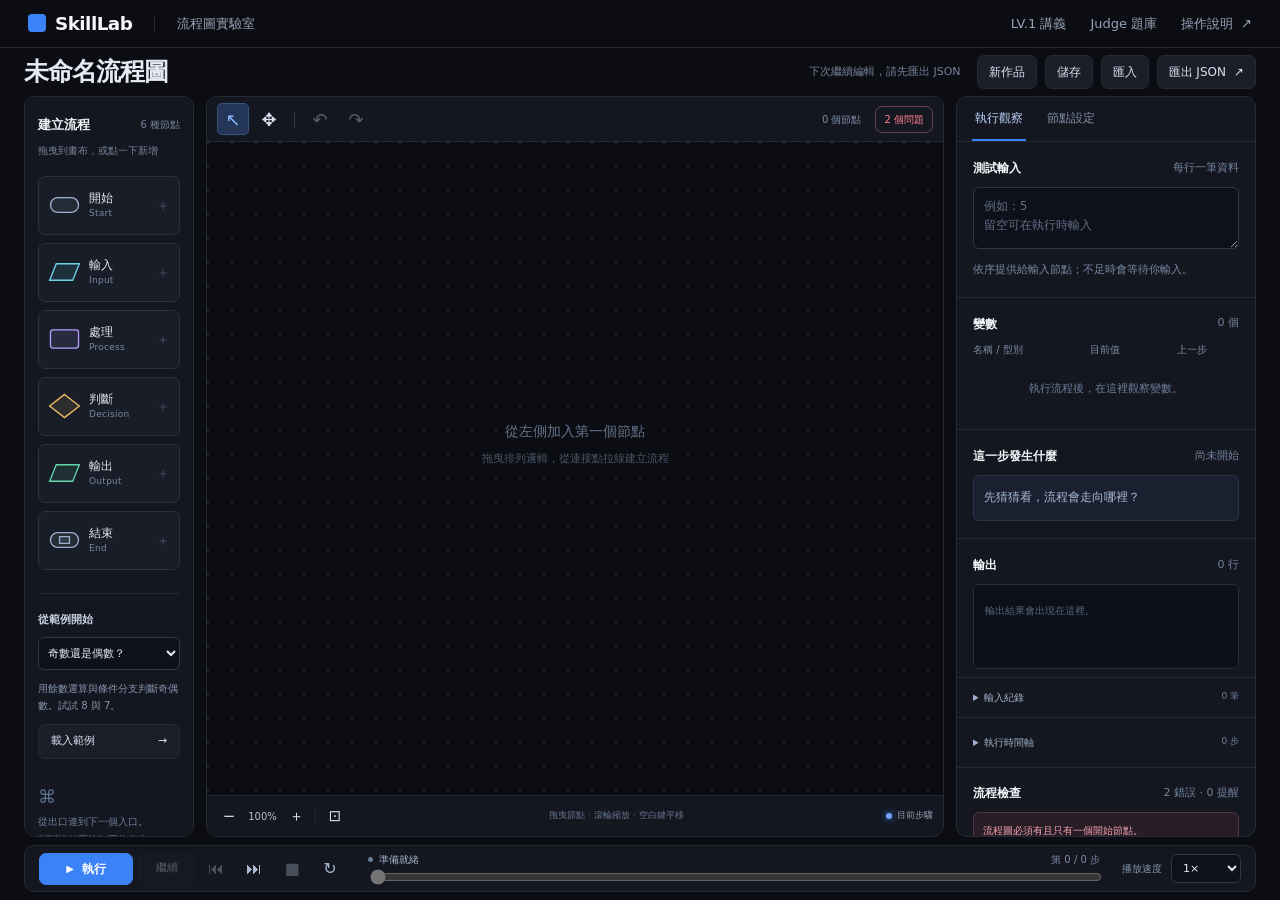
==== commit d541201d: "文件編碼補完" ====
--- a/test/index.html
+++ b/test/index.html
@@ -14,7 +14,7 @@
   <header class="site-header">
     <a class="brand" href="../index.html"><span class="brand-icon" aria-hidden="true"></span>SkillLab</a>
     <span class="header-divider"></span><span class="header-label">流程圖實驗室</span>
-    <nav><a href="../beginner.html">初階講義</a><a href="../judge.html">Judge 題庫</a><button id="help-btn" class="text-button">操作說明 <span aria-hidden="true">↗</span></button></nav>
+    <nav><a href="../beginner.html">LV.1 講義</a><a href="../judge.html">Judge 題庫</a><button id="help-btn" class="text-button">操作說明 <span aria-hidden="true">↗</span></button></nav>
   </header>
   <main>
     <h1 class="sr-only">流程圖實驗室</h1>
